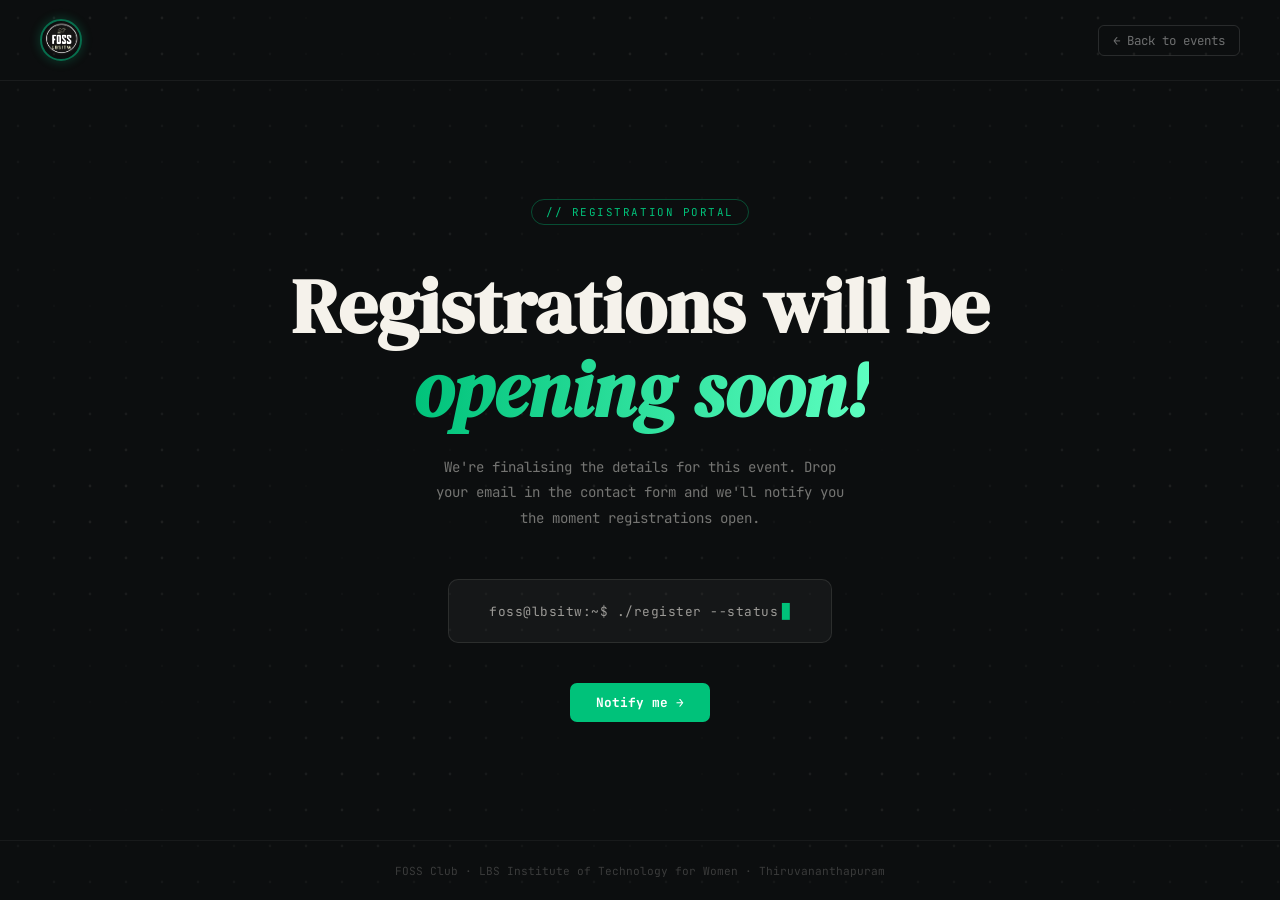
==== register.html @ f36ea29b "rename to register.html" ====
<!DOCTYPE html>
<html lang="en">
<head>
  <meta charset="UTF-8"/>
  <meta name="viewport" content="width=device-width, initial-scale=1.0"/>
  <title>Register — FOSS Club</title>
  <link rel="preconnect" href="https://fonts.googleapis.com">
  <link href="https://fonts.googleapis.com/css2?family=JetBrains+Mono:wght@300;400;700&family=DM+Serif+Display:ital@0;1&display=swap" rel="stylesheet">
  <style>
    *, *::before, *::after { box-sizing: border-box; margin: 0; padding: 0; }

    :root {
      --ink:   #0c0e0f;
      --paper: #f5f2eb;
      --green: #00c27a;
      --muted: #7a7469;
      --ff-mono:  'JetBrains Mono', monospace;
      --ff-serif: 'DM Serif Display', Georgia, serif;
    }

    body {
      background: var(--ink);
      color: var(--paper);
      font-family: var(--ff-mono);
      min-height: 100vh;
      display: flex;
      flex-direction: column;
    }

    #canvas {
      position: fixed;
      inset: 0;
      z-index: 0;
      pointer-events: none;
      opacity: 0.2;
    }

    /* Nav */
    nav {
      position: relative;
      z-index: 10;
      display: flex;
      align-items: center;
      justify-content: space-between;
      padding: 1.2rem 2.5rem;
      border-bottom: 1px solid rgba(255,255,255,0.06);
    }

    .nav-wm {
      display: flex;
      align-items: center;
      gap: 10px;
      text-decoration: none;
    }

    .nav-logo {
      width: 42px;
      height: 42px;
      border-radius: 50%;
      object-fit: cover;
      filter: brightness(1.4);
      border: 2px solid rgba(0,194,122,0.4); /* green ring so it pops on dark bg */
      box-shadow: 0 0 12px rgba(0,194,122,0.2);
    }

    .nav-back {
      font-size: 0.78rem;
      color: rgba(255,255,255,0.4);
      text-decoration: none;
      border: 1px solid rgba(255,255,255,0.12);
      padding: 6px 14px;
      border-radius: 6px;
      transition: color 0.2s, border-color 0.2s;
    }
    .nav-back:hover { color: var(--paper); border-color: rgba(255,255,255,0.3); }

    /* Main */
    main {
      position: relative;
      z-index: 1;
      flex: 1;
      display: flex;
      flex-direction: column;
      align-items: center;
      justify-content: center;
      text-align: center;
      padding: 4rem 2rem;
    }

    .badge {
      font-size: 0.68rem;
      letter-spacing: 0.14em;
      text-transform: uppercase;
      color: var(--green);
      border: 1px solid rgba(0,194,122,0.35);
      padding: 5px 14px;
      border-radius: 20px;
      margin-bottom: 2.5rem;
      display: inline-block;
      animation: fadeUp 0.5s ease both;
    }

    h1 {
      font-family: var(--ff-serif);
      font-size: clamp(2.5rem, 6vw, 5rem);
      line-height: 1.08;
      margin-bottom: 1.5rem;
      animation: fadeUp 0.5s 0.1s ease both;
    }
    h1 em {
      font-style: italic;
      background: linear-gradient(90deg, var(--green), #5dffc0, var(--green));
      background-size: 200% auto;
      -webkit-background-clip: text;
      -webkit-text-fill-color: transparent;
      background-clip: text;
      animation: shimmer 4s linear infinite;
    }

    .sub {
      color: rgba(245,242,235,0.45);
      font-size: 0.88rem;
      max-width: 420px;
      line-height: 1.8;
      margin-bottom: 3rem;
      animation: fadeUp 0.5s 0.2s ease both;
    }

    .coming-soon-box {
      display: flex;
      align-items: center;
      background: rgba(245,242,235,0.04);
      border: 1px solid rgba(245,242,235,0.1);
      border-radius: 10px;
      padding: 1.4rem 2.5rem;
      font-size: 0.8rem;
      color: rgba(245,242,235,0.6);
      letter-spacing: 0.04em;
      margin-bottom: 2.5rem;
      animation: fadeUp 0.5s 0.3s ease both;
    }
    .csb-cursor { color: var(--green); animation: blink 1s step-end infinite; margin-left: 4px; }

    a.btn {
      display: inline-flex;
      align-items: center;
      gap: 8px;
      padding: 0.7rem 1.6rem;
      background: var(--green);
      color: #fff;
      font-family: var(--ff-mono);
      font-size: 0.8rem;
      font-weight: 700;
      border-radius: 7px;
      text-decoration: none;
      transition: transform 0.15s, box-shadow 0.15s;
      animation: fadeUp 0.5s 0.4s ease both;
    }
    a.btn:hover { transform: translateY(-2px); box-shadow: 0 10px 30px rgba(0,194,122,0.3); }

    footer {
      position: relative;
      z-index: 1;
      text-align: center;
      padding: 1.4rem;
      font-size: 0.7rem;
      color: rgba(245,242,235,0.2);
      border-top: 1px solid rgba(255,255,255,0.05);
    }

    @keyframes fadeUp { from { opacity:0; transform:translateY(20px); } to { opacity:1; transform:none; } }
    @keyframes blink  { 0%,100%{opacity:1} 50%{opacity:0} }
    @keyframes shimmer { to { background-position: 200% center; } }
  </style>
</head>
<body>

  <canvas id="canvas"></canvas>

  <nav>
    <a href="index.html" class="nav-wm">
      <img src="foss-logo.png" alt="FOSS Club" class="nav-logo" />
    </a>
    <a href="index.html" class="nav-back">← Back to events</a>
  </nav>

  <main>
    <div class="badge">// Registration Portal</div>

    <h1>Registrations will be<br/><em>opening soon!</em></h1>

    <p class="sub">
      We're finalising the details for this event.
      Drop your email in the contact form and we'll notify you the moment registrations open.
    </p>

    <div class="coming-soon-box">
      <span>foss@lbsitw:~$ ./register --status</span>
      <span class="csb-cursor">█</span>
    </div>

    <a href="index.html#contact" class="btn">Notify me →</a>
  </main>

  <footer>FOSS Club · LBS Institute of Technology for Women · Thiruvananthapuram</footer>

  <script>
    const c = document.getElementById('canvas');
    const ctx = c.getContext('2d');
    let W, H;
    function resize() { W = c.width = innerWidth; H = c.height = innerHeight; }
    resize();
    window.addEventListener('resize', resize);

    function draw() {
      ctx.clearRect(0, 0, W, H);
      ctx.fillStyle = 'rgba(245,242,235,0.6)';
      const sp = 36, t = Date.now() / 3000;
      for (let x = sp/2; x < W; x += sp) {
        for (let y = sp/2; y < H; y += sp) {
          const wave = Math.sin(x/80 + t) * Math.cos(y/80 + t) * 0.5 + 0.5;
          ctx.globalAlpha = wave * 0.7;
          ctx.beginPath();
          ctx.arc(x, y, 1.4, 0, Math.PI*2);
          ctx.fill();
        }
      }
      ctx.globalAlpha = 1;
      requestAnimationFrame(draw);
    }
    draw();
  </script>

</body>
</html>
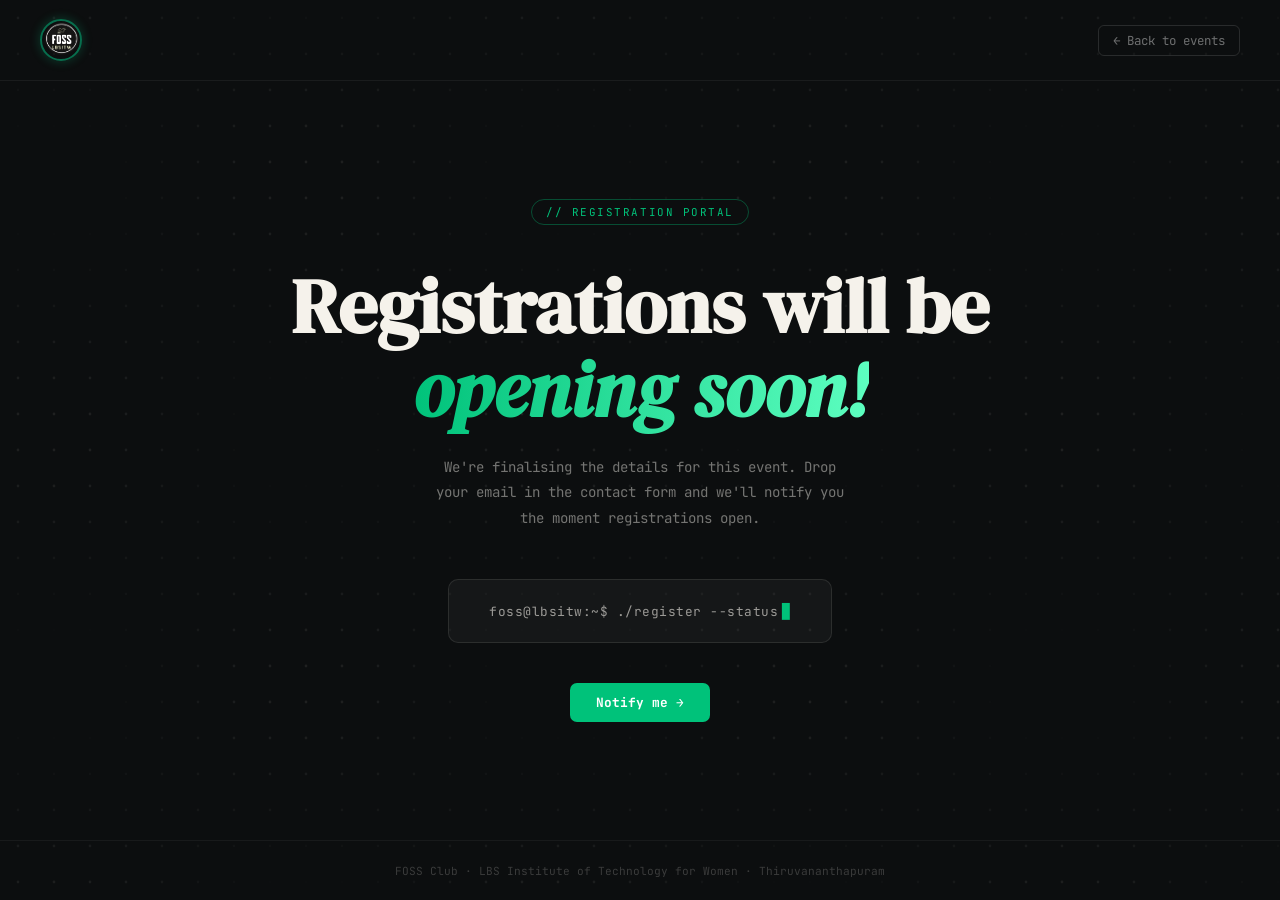
==== commit 263f0978: "resolve rename conflict" ====
--- a/register.html
+++ b/register.html
@@ -61,7 +61,7 @@
       filter: brightness(1.4);
       border: 2px solid rgba(0,194,122,0.4); /* green ring so it pops on dark bg */
       box-shadow: 0 0 12px rgba(0,194,122,0.2);
-    }
+    } 
 
     .nav-back {
       font-size: 0.78rem;
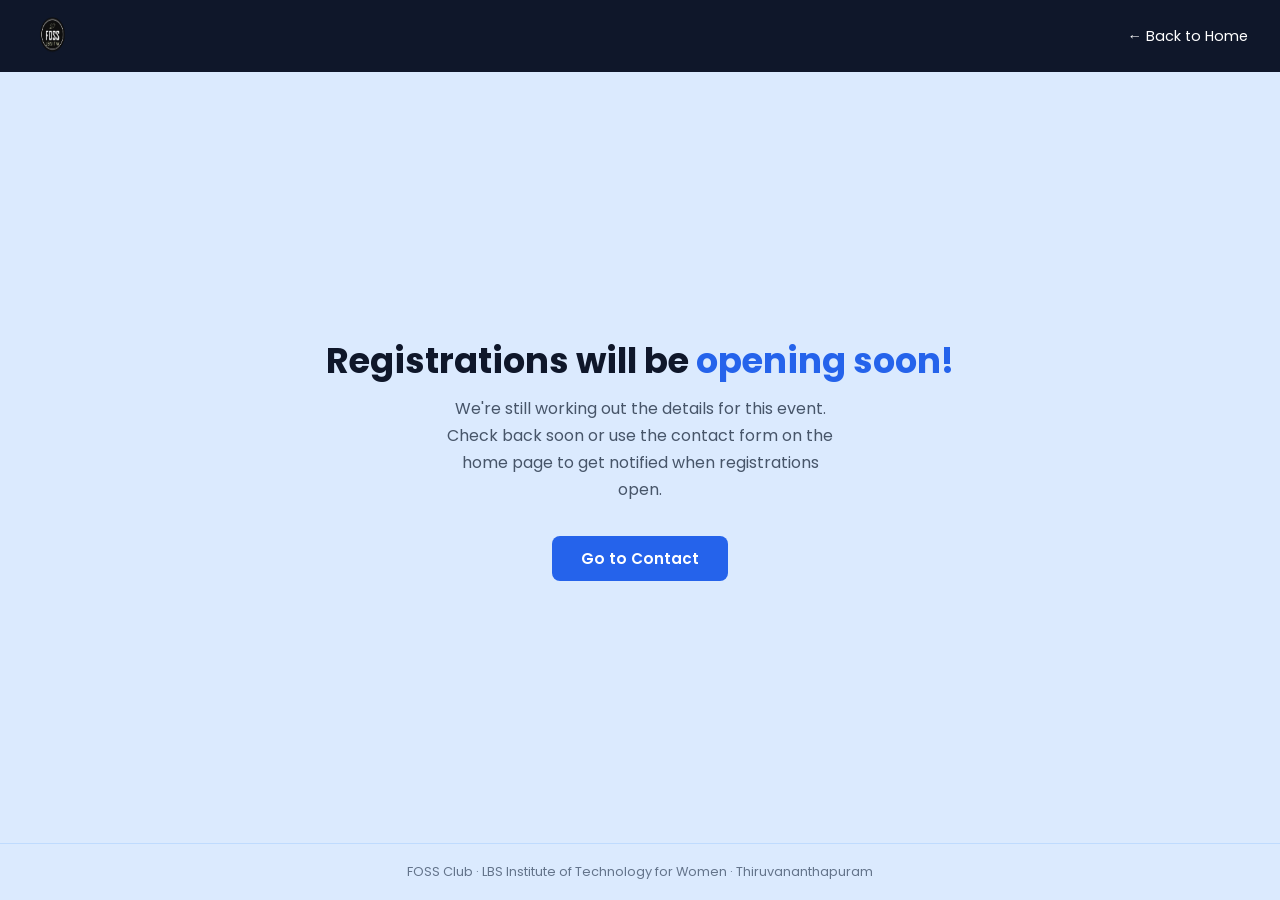
==== commit c5bdbb33: "update register page" ====
--- a/register.html
+++ b/register.html
@@ -5,231 +5,113 @@
   <meta name="viewport" content="width=device-width, initial-scale=1.0"/>
   <title>Register — FOSS Club</title>
   <link rel="preconnect" href="https://fonts.googleapis.com">
-  <link href="https://fonts.googleapis.com/css2?family=JetBrains+Mono:wght@300;400;700&family=DM+Serif+Display:ital@0;1&display=swap" rel="stylesheet">
+  <link href="https://fonts.googleapis.com/css2?family=Poppins:wght@400;600;700&display=swap" rel="stylesheet">
   <style>
-    *, *::before, *::after { box-sizing: border-box; margin: 0; padding: 0; }
-
-    :root {
-      --ink:   #0c0e0f;
-      --paper: #f5f2eb;
-      --green: #00c27a;
-      --muted: #7a7469;
-      --ff-mono:  'JetBrains Mono', monospace;
-      --ff-serif: 'DM Serif Display', Georgia, serif;
+    * {
+      box-sizing: border-box;
+      margin: 0;
+      padding: 0;
     }
 
     body {
-      background: var(--ink);
-      color: var(--paper);
-      font-family: var(--ff-mono);
+      font-family: 'Poppins', sans-serif;
+      background-color: #dbeafe;
+      color: #0f172a;
       min-height: 100vh;
       display: flex;
       flex-direction: column;
     }
 
-    #canvas {
-      position: fixed;
-      inset: 0;
-      z-index: 0;
-      pointer-events: none;
-      opacity: 0.2;
-    }
-
-    /* Nav */
     nav {
-      position: relative;
-      z-index: 10;
+      background-color: #0f172a;
+      padding: 1rem 2rem;
       display: flex;
       align-items: center;
       justify-content: space-between;
-      padding: 1.2rem 2.5rem;
-      border-bottom: 1px solid rgba(255,255,255,0.06);
     }
 
-    .nav-wm {
-      display: flex;
-      align-items: center;
-      gap: 10px;
-      text-decoration: none;
+    nav img {
+      width: 40px;
+      height: 40px;
+      border-radius: 50%;
     }
 
-    .nav-logo {
-      width: 42px;
-      height: 42px;
-      border-radius: 50%;
-      object-fit: cover;
-      filter: brightness(1.4);
-      border: 2px solid rgba(0,194,122,0.4); /* green ring so it pops on dark bg */
-      box-shadow: 0 0 12px rgba(0,194,122,0.2);
-    } 
+    nav a.back-btn {
+      color: white;
+      text-decoration: none;
+      font-size: 0.9rem;
+    }
 
-    .nav-back {
-      font-size: 0.78rem;
-      color: rgba(255,255,255,0.4);
-      text-decoration: none;
-      border: 1px solid rgba(255,255,255,0.12);
-      padding: 6px 14px;
-      border-radius: 6px;
-      transition: color 0.2s, border-color 0.2s;
+    nav a.back-btn:hover {
+      text-decoration: underline;
     }
-    .nav-back:hover { color: var(--paper); border-color: rgba(255,255,255,0.3); }
 
-    /* Main */
     main {
-      position: relative;
-      z-index: 1;
       flex: 1;
       display: flex;
       flex-direction: column;
       align-items: center;
       justify-content: center;
       text-align: center;
-      padding: 4rem 2rem;
-    }
-
-    .badge {
-      font-size: 0.68rem;
-      letter-spacing: 0.14em;
-      text-transform: uppercase;
-      color: var(--green);
-      border: 1px solid rgba(0,194,122,0.35);
-      padding: 5px 14px;
-      border-radius: 20px;
-      margin-bottom: 2.5rem;
-      display: inline-block;
-      animation: fadeUp 0.5s ease both;
+      padding: 3rem 1.5rem;
     }
 
     h1 {
-      font-family: var(--ff-serif);
-      font-size: clamp(2.5rem, 6vw, 5rem);
-      line-height: 1.08;
-      margin-bottom: 1.5rem;
-      animation: fadeUp 0.5s 0.1s ease both;
-    }
-    h1 em {
-      font-style: italic;
-      background: linear-gradient(90deg, var(--green), #5dffc0, var(--green));
-      background-size: 200% auto;
-      -webkit-background-clip: text;
-      -webkit-text-fill-color: transparent;
-      background-clip: text;
-      animation: shimmer 4s linear infinite;
+      font-size: 2.2rem;
+      font-weight: 700;
+      color: #0f172a;
+      margin-bottom: 0.5rem;
     }
 
-    .sub {
-      color: rgba(245,242,235,0.45);
-      font-size: 0.88rem;
-      max-width: 420px;
-      line-height: 1.8;
-      margin-bottom: 3rem;
-      animation: fadeUp 0.5s 0.2s ease both;
+    h1 span {
+      color: #2563eb;
     }
 
-    .coming-soon-box {
-      display: flex;
-      align-items: center;
-      background: rgba(245,242,235,0.04);
-      border: 1px solid rgba(245,242,235,0.1);
-      border-radius: 10px;
-      padding: 1.4rem 2.5rem;
-      font-size: 0.8rem;
-      color: rgba(245,242,235,0.6);
-      letter-spacing: 0.04em;
-      margin-bottom: 2.5rem;
-      animation: fadeUp 0.5s 0.3s ease both;
+    p {
+      color: #475569;
+      font-size: 1rem;
+      max-width: 400px;
+      line-height: 1.7;
+      margin-bottom: 2rem;
     }
-    .csb-cursor { color: var(--green); animation: blink 1s step-end infinite; margin-left: 4px; }
 
     a.btn {
-      display: inline-flex;
-      align-items: center;
-      gap: 8px;
-      padding: 0.7rem 1.6rem;
-      background: var(--green);
-      color: #fff;
-      font-family: var(--ff-mono);
-      font-size: 0.8rem;
-      font-weight: 700;
-      border-radius: 7px;
+      background-color: #2563eb;
+      color: white;
+      padding: 0.7rem 1.8rem;
+      border-radius: 8px;
       text-decoration: none;
-      transition: transform 0.15s, box-shadow 0.15s;
-      animation: fadeUp 0.5s 0.4s ease both;
+      font-weight: 600;
+      font-size: 0.95rem;
     }
-    a.btn:hover { transform: translateY(-2px); box-shadow: 0 10px 30px rgba(0,194,122,0.3); }
+
+    a.btn:hover {
+      background-color: #1d4ed8;
+    }
 
     footer {
-      position: relative;
-      z-index: 1;
       text-align: center;
-      padding: 1.4rem;
-      font-size: 0.7rem;
-      color: rgba(245,242,235,0.2);
-      border-top: 1px solid rgba(255,255,255,0.05);
+      padding: 1.2rem;
+      font-size: 0.8rem;
+      color: #64748b;
+      border-top: 1px solid #bfdbfe;
     }
-
-    @keyframes fadeUp { from { opacity:0; transform:translateY(20px); } to { opacity:1; transform:none; } }
-    @keyframes blink  { 0%,100%{opacity:1} 50%{opacity:0} }
-    @keyframes shimmer { to { background-position: 200% center; } }
   </style>
 </head>
 <body>
 
-  <canvas id="canvas"></canvas>
-
   <nav>
-    <a href="index.html" class="nav-wm">
-      <img src="foss-logo.png" alt="FOSS Club" class="nav-logo" />
-    </a>
-    <a href="index.html" class="nav-back">← Back to events</a>
+    <img src="foss-logo.png" alt="FOSS Club Logo" />
+    <a href="index.html" class="back-btn">← Back to Home</a>
   </nav>
 
   <main>
-    <div class="badge">// Registration Portal</div>
-
-    <h1>Registrations will be<br/><em>opening soon!</em></h1>
-
-    <p class="sub">
-      We're finalising the details for this event.
-      Drop your email in the contact form and we'll notify you the moment registrations open.
-    </p>
-
-    <div class="coming-soon-box">
-      <span>foss@lbsitw:~$ ./register --status</span>
-      <span class="csb-cursor">█</span>
-    </div>
-
-    <a href="index.html#contact" class="btn">Notify me →</a>
+    <h1>Registrations will be <span>opening soon!</span></h1>
+    <p>We're still working out the details for this event. Check back soon or use the contact form on the home page to get notified when registrations open.</p>
+    <a href="index.html#contact" class="btn">Go to Contact</a>
   </main>
 
   <footer>FOSS Club · LBS Institute of Technology for Women · Thiruvananthapuram</footer>
 
-  <script>
-    const c = document.getElementById('canvas');
-    const ctx = c.getContext('2d');
-    let W, H;
-    function resize() { W = c.width = innerWidth; H = c.height = innerHeight; }
-    resize();
-    window.addEventListener('resize', resize);
-
-    function draw() {
-      ctx.clearRect(0, 0, W, H);
-      ctx.fillStyle = 'rgba(245,242,235,0.6)';
-      const sp = 36, t = Date.now() / 3000;
-      for (let x = sp/2; x < W; x += sp) {
-        for (let y = sp/2; y < H; y += sp) {
-          const wave = Math.sin(x/80 + t) * Math.cos(y/80 + t) * 0.5 + 0.5;
-          ctx.globalAlpha = wave * 0.7;
-          ctx.beginPath();
-          ctx.arc(x, y, 1.4, 0, Math.PI*2);
-          ctx.fill();
-        }
-      }
-      ctx.globalAlpha = 1;
-      requestAnimationFrame(draw);
-    }
-    draw();
-  </script>
-
 </body>
 </html>
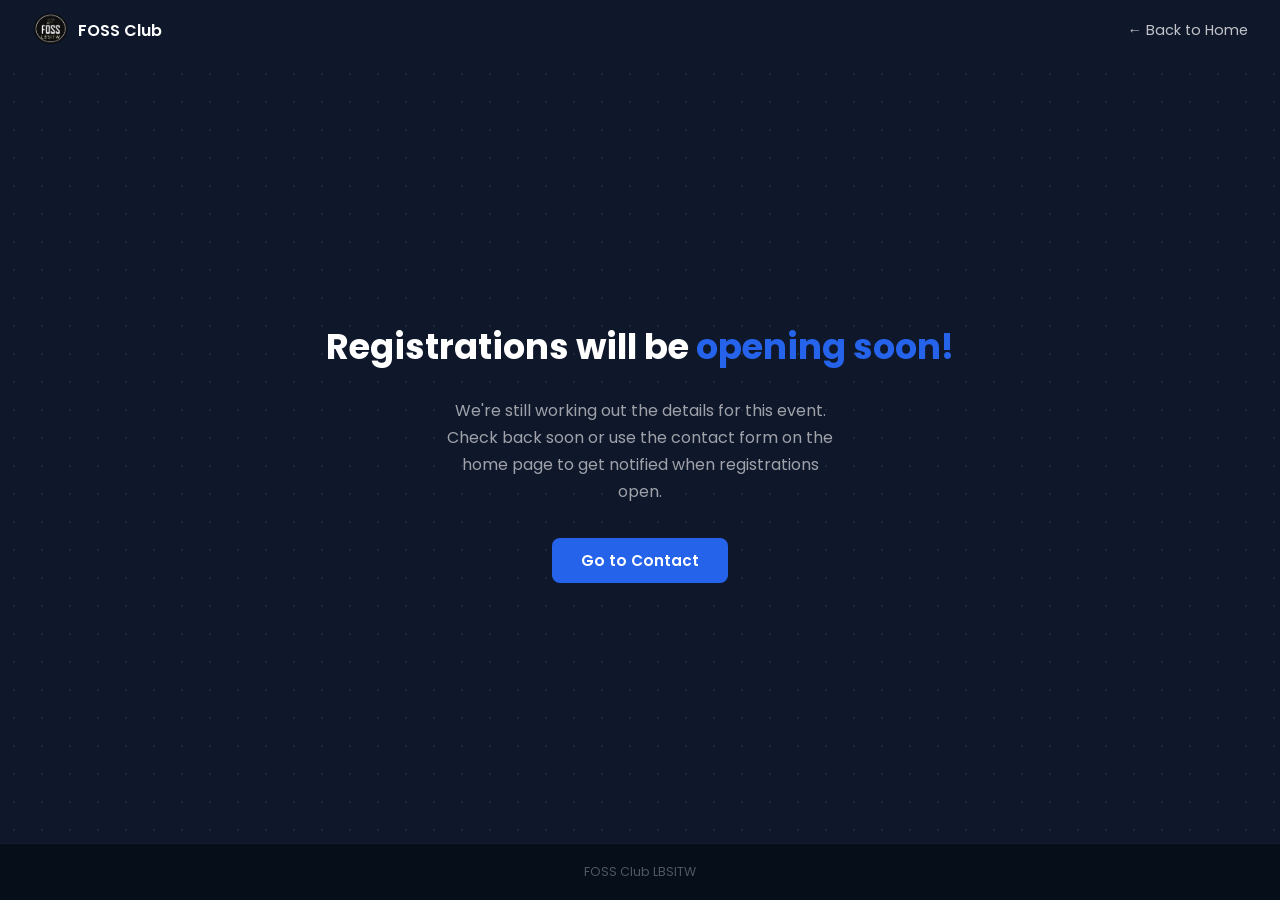
==== commit d2ffa39e: "improve register page navbar, background and footer" ====
--- a/register.html
+++ b/register.html
@@ -24,26 +24,41 @@
 
     nav {
       background-color: #0f172a;
-      padding: 1rem 2rem;
+      padding: 0 2rem;
+      height: 60px;
       display: flex;
       align-items: center;
       justify-content: space-between;
     }
 
+    .nav-brand {
+      display: flex;
+      align-items: center;
+      gap: 10px;
+      text-decoration: none;
+    }
+
     nav img {
-      width: 40px;
-      height: 40px;
+      width: 36px;
+      height: 36px;
       border-radius: 50%;
+      object-fit: cover;
+    }
+
+    .nav-brand span {
+      color: #fff;
+      font-weight: 600;
+      font-size: 1rem;
     }
 
     nav a.back-btn {
-      color: white;
+      color: rgba(255,255,255,0.75);
       text-decoration: none;
       font-size: 0.9rem;
     }
 
     nav a.back-btn:hover {
-      text-decoration: underline;
+      color: #fff;
     }
 
     main {
@@ -54,12 +69,16 @@
       justify-content: center;
       text-align: center;
       padding: 3rem 1.5rem;
+      background-color: #0f172a;
+      background-image: radial-gradient(rgba(255,255,255,0.07) 1px, transparent 1px);
+      background-size: 28px 28px;
+      color: #fff;
     }
 
     h1 {
       font-size: 2.2rem;
       font-weight: 700;
-      color: #0f172a;
+      color: #fff;
       margin-bottom: 0.5rem;
     }
 
@@ -68,11 +87,12 @@
     }
 
     p {
-      color: #475569;
+      color: rgba(255,255,255,0.6);
       font-size: 1rem;
       max-width: 400px;
       line-height: 1.7;
       margin-bottom: 2rem;
+      margin-top: 1rem;
     }
 
     a.btn {
@@ -92,16 +112,20 @@
     footer {
       text-align: center;
       padding: 1.2rem;
-      font-size: 0.8rem;
-      color: #64748b;
-      border-top: 1px solid #bfdbfe;
+      font-size: 0.78rem;
+      color: rgba(255,255,255,0.3);
+      background: #060e1a;
+      border-top: 1px solid rgba(255,255,255,0.06);
     }
   </style>
 </head>
 <body>
 
   <nav>
-    <img src="foss-logo.png" alt="FOSS Club Logo" />
+    <a href="index.html" class="nav-brand">
+      <img src="foss-logo.png" alt="FOSS Club Logo" />
+      <span>FOSS Club</span>
+    </a>
     <a href="index.html" class="back-btn">← Back to Home</a>
   </nav>
 
@@ -111,7 +135,7 @@
     <a href="index.html#contact" class="btn">Go to Contact</a>
   </main>
 
-  <footer>FOSS Club · LBS Institute of Technology for Women · Thiruvananthapuram</footer>
+  <footer>FOSS Club LBSITW</footer>
 
 </body>
 </html>
